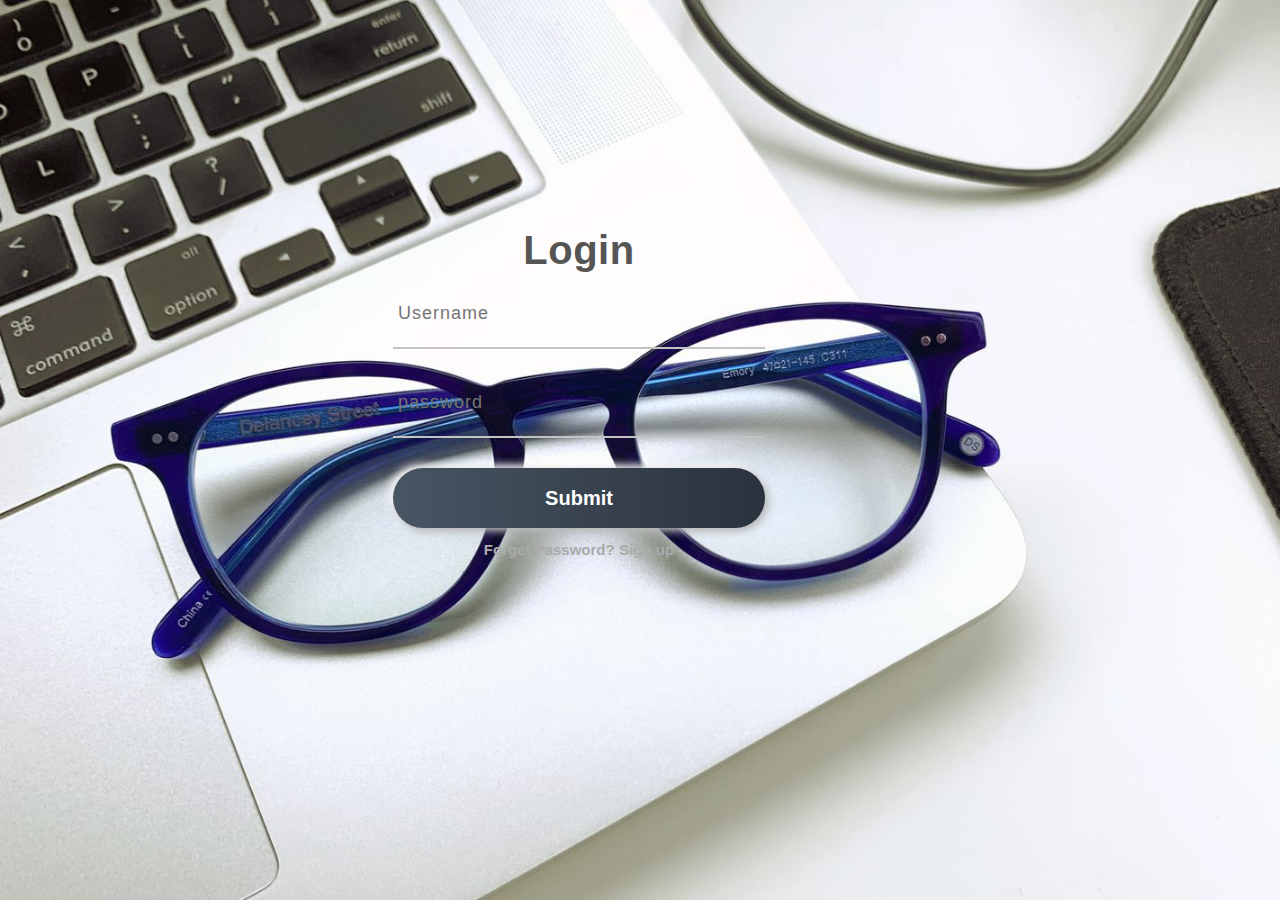
==== index.html @ 9e6b92a6 "working" ====
<!DOCTYPE html>
<html lang="en">

<head>
    <meta charset="UTF-8">
    <meta name="viewport" content="width=device-width, initial-scale=1.0">
    <link rel="stylesheet" href="style.css">
    <link rel="stylesheet" href="https://cdn.jsdelivr.net/npm/bootstrap@5.3.3/dist/css/bootstrap.min.css">
    <title>Login Page</title>
</head>

<body>

    <div class="main">
        <div class="logo"></div>
        <div class="title">Login</div>
        <form>
            <div class="credentials">
                <div class="username">
                    <spam class="glyphicon glyphicon-user"></spam>
                    <input type="text" name="username" placeholder="Username" required>
                </div>
                <div class="password">
                    <spam class="glyphicon glyphicon-lock"> </spam>
                    <input type="password" name="password" placeholder="password" required>
                </div>
            </div>

            <button class="submit">Submit</button>
        </form>
        <div class="link">
            <a href="#">Forget Password?</a> <a href="#">Sign up</a>
        </div>
    </div>
</body>

</html>
---- style.css ----
body{
    margin: 0;
    height: 100vh;
    width: 100vw ;
    overflow:hidden ;
    display:flex ;
    align-items: center ;
    color:#485563 ;
    background-color:#fff;
    justify-content: center ;
    background-image: url(glasses.jpeg) ;
    background-size : cover ;
}

.main{
    width: 400px ;
    height: 600px ;
    padding:10px 25px 35px 3px ;
    margin-left: -100px ;
    margin-top: 120px ;
    border-radius: 20px ;
    font-family:sans-serif ;
    font-weight:700;
}

.title{
    text-align: center;
    font-size: 40px ;
    color:#555 ;
    letter-spacing: .5px ;
    margin: px ;
    font-family: 'Franklin Gothic Medium', 'Arial Narrow', Arial, sans-serif;
}

.credentials input{
    border: none;
    outline: none;
    background: none ;
    font-size: 18px;
    color: #555;
    padding: 20px 10px 20px 5px;
    letter-spacing: 1px ;
}

.username{
    margin-bottom: 20px ;
    border-bottom: 2px solid #c2c4c3 ;
    transition: .5s ease;
}

.username:hover{
    border-bottom: 3px solid #485563;
}

.password{
    margin-bottom: 30px ;
    border-bottom: 2px solid #c2c4c3 ;
    transition: .5s ease;
}

.password:hover{
    border-bottom: 3px solid #485563;
}

.submit{
    outline: none;
    border: none;
    width: 100%;
    height: 60px;
    border-radius: 30px;
    color: #fff;
    font-size : 20px ;
    font-weight: 700 ;
    text-align: center ;
    background-image: linear-gradient(to right , #485563 0% , #29323c 51%, #485563 100% )  ;
    background-size: 200%;
    box-shadow: 3px 3px 8px #b1b1b1, -3px -3px 8px #fff;
    transition: .5s;
}

.submit:hover{
    background-position: right;
}

.link{
    margin : 10px ;
    text-align: center ;
}

.link a{
   color: #aaa ;
   font-size: 15px ;
   text-decoration: none ;
}
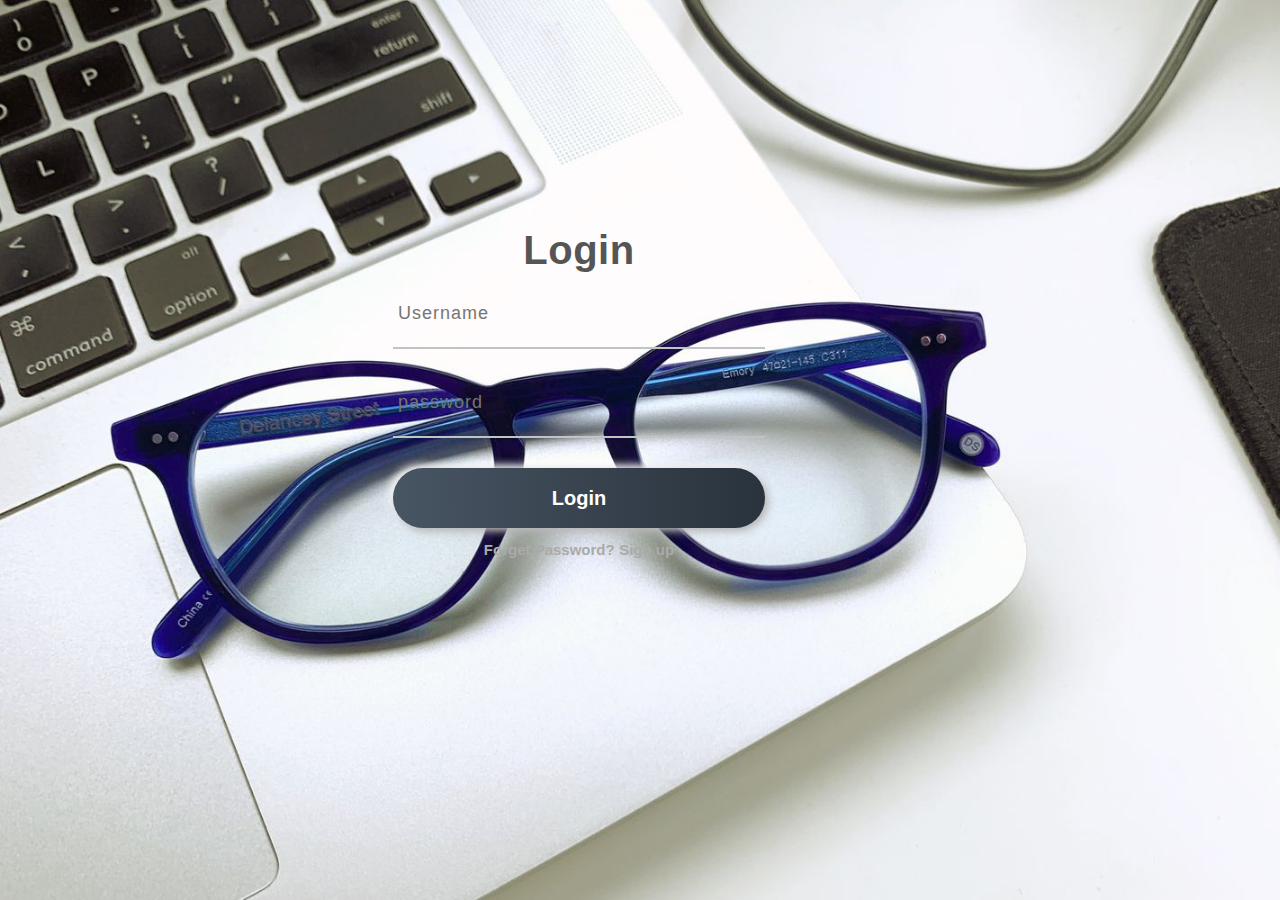
==== commit 60663994: "working" ====
--- a/index.html
+++ b/index.html
@@ -13,25 +13,24 @@
 
     <div class="main">
         <div class="logo"></div>
-        <div class="title">Login</div>
-        <form>
+        <div class="title">Login</div>  
             <div class="credentials">
                 <div class="username">
-                    <spam class="glyphicon glyphicon-user"></spam>
-                    <input type="text" name="username" placeholder="Username" required>
+                    <input type="email" placeholder="Username" id="lemail" required>
                 </div>
                 <div class="password">
-                    <spam class="glyphicon glyphicon-lock"> </spam>
-                    <input type="password" name="password" placeholder="password" required>
+                    <input type="password" placeholder="password" id="lpass" required>
                 </div>
             </div>
 
-            <button class="submit">Submit</button>
-        </form>
+            <button class="submit" onclick="Login()">Login</button>
         <div class="link">
-            <a href="#">Forget Password?</a> <a href="#">Sign up</a>
+            <a href="#">Forget Password?</a> <a href="#" onclick="sign()">Sign up</a>
         </div>
     </div>
+
+
+
+    <script src="app.js"></script>
 </body>
-
 </html>--- a/style.css
+++ b/style.css
@@ -37,7 +37,7 @@
     outline: none;
     background: none ;
     font-size: 18px;
-    color: #555;
+    color: #000;
     padding: 20px 10px 20px 5px;
     letter-spacing: 1px ;
 }
